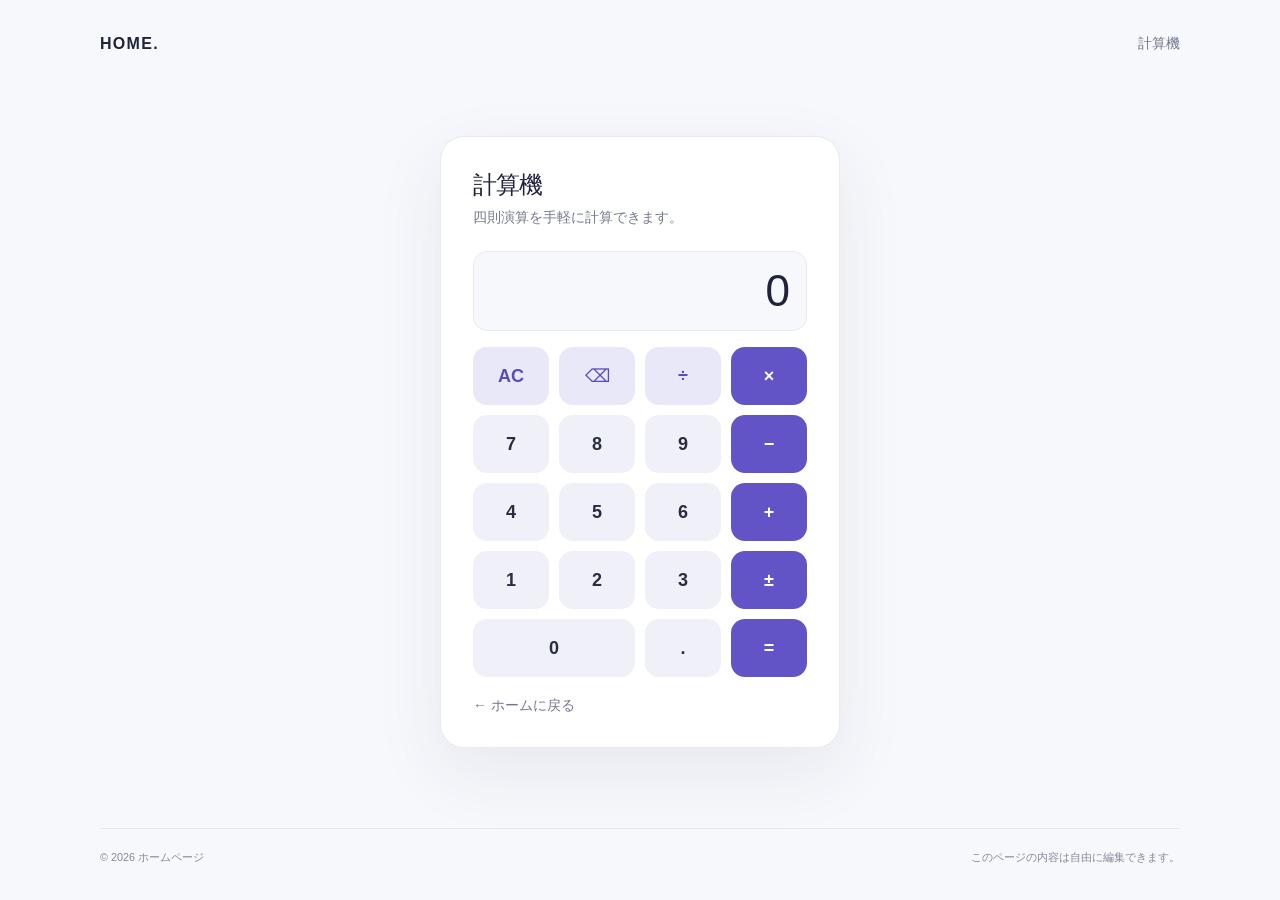
==== calc.html @ 11820076 "calc作成" ====
<!doctype html>
<html lang="ja">
  <head>
    <meta charset="utf-8">
    <meta name="viewport" content="width=device-width, initial-scale=1">
    <meta name="theme-color" content="#f7f8fc">
    <meta name="description" content="四則演算ができるシンプルな計算機です。">
    <title>計算機 | ホームページ</title>
    <style>
      :root {
        color-scheme: light;
        font-family: "Noto Sans JP", "Hiragino Kaku Gothic ProN", Meiryo, sans-serif;
        color: #20243a;
        background: #f7f8fc;
        font-synthesis: none;
        text-rendering: optimizeLegibility;
        -webkit-font-smoothing: antialiased;
        -moz-osx-font-smoothing: grayscale;
      }

      * {
        box-sizing: border-box;
      }

      body {
        min-width: 320px;
        min-height: 100vh;
        margin: 0;
      }

      .site-header,
      main,
      .site-footer {
        width: min(100% - 48px, 1080px);
        margin-inline: auto;
      }

      .site-header {
        display: flex;
        align-items: center;
        justify-content: space-between;
        min-height: 88px;
      }

      .brand {
        color: #20243a;
        font-size: 1rem;
        font-weight: 800;
        letter-spacing: 0.08em;
        text-decoration: none;
      }

      .header-note,
      .back-link {
        color: #74798d;
        font-size: 0.875rem;
      }

      main {
        display: grid;
        min-height: calc(100svh - 160px);
        align-items: center;
        justify-items: center;
        padding-block: 32px 64px;
      }

      .calculator {
        width: min(100%, 400px);
        padding: 32px;
        border: 1px solid #e9eaf2;
        border-radius: 24px;
        background: #fff;
        box-shadow: 0 24px 70px rgb(40 46 90 / 8%);
      }

      .calculator-heading {
        margin: 0 0 8px;
        font-size: 1.5rem;
        letter-spacing: -0.04em;
      }

      .calculator-description {
        margin: 0 0 24px;
        color: #74798d;
        font-size: 0.875rem;
      }

      .display {
        width: 100%;
        min-height: 76px;
        margin-bottom: 16px;
        padding: 14px 16px;
        overflow: hidden;
        border: 1px solid #e9eaf2;
        border-radius: 14px;
        background: #f7f8fc;
        color: #20243a;
        font: inherit;
        font-size: clamp(2rem, 9vw, 2.75rem);
        font-variant-numeric: tabular-nums;
        text-align: right;
        text-overflow: ellipsis;
      }

      .keypad {
        display: grid;
        grid-template-columns: repeat(4, minmax(0, 1fr));
        gap: 10px;
      }

      .key {
        min-height: 58px;
        border: 0;
        border-radius: 14px;
        background: #f0f1f8;
        color: #292d43;
        cursor: pointer;
        font: inherit;
        font-size: 1.125rem;
        font-weight: 700;
        transition: background-color 140ms ease, transform 140ms ease;
      }

      .key:hover {
        transform: translateY(-1px);
        background: #e6e7f2;
      }

      .key:active {
        transform: translateY(0);
      }

      .key:focus-visible,
      .brand:focus-visible,
      .back-link:focus-visible {
        outline: 3px solid #a59bf5;
        outline-offset: 3px;
      }

      .key-utility {
        background: #e9e8f8;
        color: #5a4dbb;
      }

      .key-operator,
      .key-equals {
        background: #6254c7;
        color: #fff;
      }

      .key-operator:hover,
      .key-equals:hover {
        background: #5043b0;
      }

      .key-zero {
        grid-column: span 2;
      }

      .back-link {
        display: inline-block;
        margin-top: 20px;
        text-decoration: none;
      }

      .back-link:hover {
        color: #5043b0;
        text-decoration: underline;
      }

      .site-footer {
        display: flex;
        justify-content: space-between;
        padding-block: 20px 28px;
        border-top: 1px solid #e7e8ef;
        color: #85899a;
        font-size: 0.8125rem;
      }

      .site-footer p {
        margin: 0;
      }

      @media (max-width: 600px) {
        .site-header,
        main,
        .site-footer {
          width: min(100% - 32px, 1080px);
        }

        .site-header {
          min-height: 72px;
        }

        main {
          min-height: calc(100svh - 144px);
          padding-block: 24px 40px;
        }

        .calculator {
          padding: 24px;
          border-radius: 20px;
        }

        .site-footer {
          gap: 12px;
          flex-wrap: wrap;
        }
      }

      @media (prefers-reduced-motion: reduce) {
        *,
        *::before,
        *::after {
          transition-duration: 0.01ms !important;
        }
      }
    </style>
  </head>
  <body>
    <header class="site-header">
      <a class="brand" href="index.html" aria-label="ホーム">HOME<span aria-hidden="true">.</span></a>
      <span class="header-note">計算機</span>
    </header>
    <main>
      <section class="calculator" aria-labelledby="calculator-title">
        <h1 class="calculator-heading" id="calculator-title">計算機</h1>
        <p class="calculator-description">四則演算を手軽に計算できます。</p>
        <input class="display" id="display" type="text" value="0" aria-label="計算結果" readonly>
        <div class="keypad" aria-label="計算機のキー">
          <button class="key key-utility" type="button" data-action="clear" aria-label="クリア">AC</button>
          <button class="key key-utility" type="button" data-action="backspace" aria-label="一文字削除">⌫</button>
          <button class="key key-utility" type="button" data-action="operator" data-value="/" aria-label="割る">÷</button>
          <button class="key key-operator" type="button" data-action="operator" data-value="*" aria-label="掛ける">×</button>
          <button class="key" type="button" data-action="digit" data-value="7">7</button>
          <button class="key" type="button" data-action="digit" data-value="8">8</button>
          <button class="key" type="button" data-action="digit" data-value="9">9</button>
          <button class="key key-operator" type="button" data-action="operator" data-value="-" aria-label="引く">−</button>
          <button class="key" type="button" data-action="digit" data-value="4">4</button>
          <button class="key" type="button" data-action="digit" data-value="5">5</button>
          <button class="key" type="button" data-action="digit" data-value="6">6</button>
          <button class="key key-operator" type="button" data-action="operator" data-value="+" aria-label="足す">+</button>
          <button class="key" type="button" data-action="digit" data-value="1">1</button>
          <button class="key" type="button" data-action="digit" data-value="2">2</button>
          <button class="key" type="button" data-action="digit" data-value="3">3</button>
          <button class="key key-operator" type="button" data-action="sign" aria-label="正負を切り替え">±</button>
          <button class="key key-zero" type="button" data-action="digit" data-value="0">0</button>
          <button class="key" type="button" data-action="decimal" aria-label="小数点">.</button>
          <button class="key key-equals" type="button" data-action="equals" aria-label="イコール">=</button>
        </div>
        <a class="back-link" href="index.html">← ホームに戻る</a>
      </section>
    </main>
    <footer class="site-footer">
      <p><small>&copy; 2026 ホームページ</small></p>
      <p><small>このページの内容は自由に編集できます。</small></p>
    </footer>
    <script>
      const display = document.querySelector("#display");
      const keypad = document.querySelector(".keypad");
      let currentInput = "0";
      let storedValue = null;
      let pendingOperator = null;
      let shouldStartNewInput = false;

      function render() {
        display.value = currentInput;
      }

      function clear() {
        currentInput = "0";
        storedValue = null;
        pendingOperator = null;
        shouldStartNewInput = false;
        render();
      }

      function enterDigit(digit) {
        if (shouldStartNewInput || currentInput === "エラー") {
          currentInput = digit;
          shouldStartNewInput = false;
        } else if (currentInput === "0") {
          currentInput = digit;
        } else if (currentInput.replace("-", "").length < 15) {
          currentInput += digit;
        }
        render();
      }

      function enterDecimal() {
        if (shouldStartNewInput || currentInput === "エラー") {
          currentInput = "0.";
          shouldStartNewInput = false;
        } else if (!currentInput.includes(".")) {
          currentInput += ".";
        }
        render();
      }

      function calculate(left, right, operator) {
        switch (operator) {
          case "+": return left + right;
          case "-": return left - right;
          case "*": return left * right;
          case "/": return right === 0 ? null : left / right;
          default: return right;
        }
      }

      function formatResult(value) {
        if (!Number.isFinite(value)) {
          return null;
        }
        return String(Number(value.toPrecision(12)));
      }

      function chooseOperator(operator) {
        if (currentInput === "エラー") return;
        const value = Number(currentInput);
        if (pendingOperator && !shouldStartNewInput) {
          const result = calculate(storedValue, value, pendingOperator);
          const formatted = result === null ? null : formatResult(result);
          if (formatted === null) {
            currentInput = "エラー";
            storedValue = null;
            pendingOperator = null;
            shouldStartNewInput = true;
            render();
            return;
          }
          currentInput = formatted;
        }
        storedValue = Number(currentInput);
        pendingOperator = operator;
        shouldStartNewInput = true;
        render();
      }

      function equals() {
        if (!pendingOperator || storedValue === null || shouldStartNewInput || currentInput === "エラー") {
          return;
        }
        const result = calculate(storedValue, Number(currentInput), pendingOperator);
        const formatted = result === null ? null : formatResult(result);
        currentInput = formatted === null ? "エラー" : formatted;
        storedValue = null;
        pendingOperator = null;
        shouldStartNewInput = true;
        render();
      }

      function handleAction(action, value) {
        if (action === "digit") enterDigit(value);
        if (action === "decimal") enterDecimal();
        if (action === "operator") chooseOperator(value);
        if (action === "equals") equals();
        if (action === "clear") clear();
        if (action === "backspace") {
          if (shouldStartNewInput || currentInput === "エラー") {
            currentInput = "0";
            shouldStartNewInput = false;
          } else {
            currentInput = currentInput.length > 1 ? currentInput.slice(0, -1) : "0";
            if (currentInput === "-") currentInput = "0";
          }
          render();
        }
        if (action === "sign" && currentInput !== "0" && currentInput !== "エラー") {
          currentInput = currentInput.startsWith("-") ? currentInput.slice(1) : `-${currentInput}`;
          render();
        }
      }

      keypad.addEventListener("click", (event) => {
        const button = event.target.closest("button");
        if (!button) return;
        handleAction(button.dataset.action, button.dataset.value);
      });

      document.addEventListener("keydown", (event) => {
        if (/^\d$/.test(event.key)) handleAction("digit", event.key);
        else if (event.key === ".") handleAction("decimal");
        else if (["+", "-", "*", "/"].includes(event.key)) handleAction("operator", event.key);
        else if (event.key === "Enter" || event.key === "=") handleAction("equals");
        else if (event.key === "Backspace") handleAction("backspace");
        else if (event.key === "Escape") handleAction("clear");
        else return;
        event.preventDefault();
      });
    </script>
  </body>
</html>
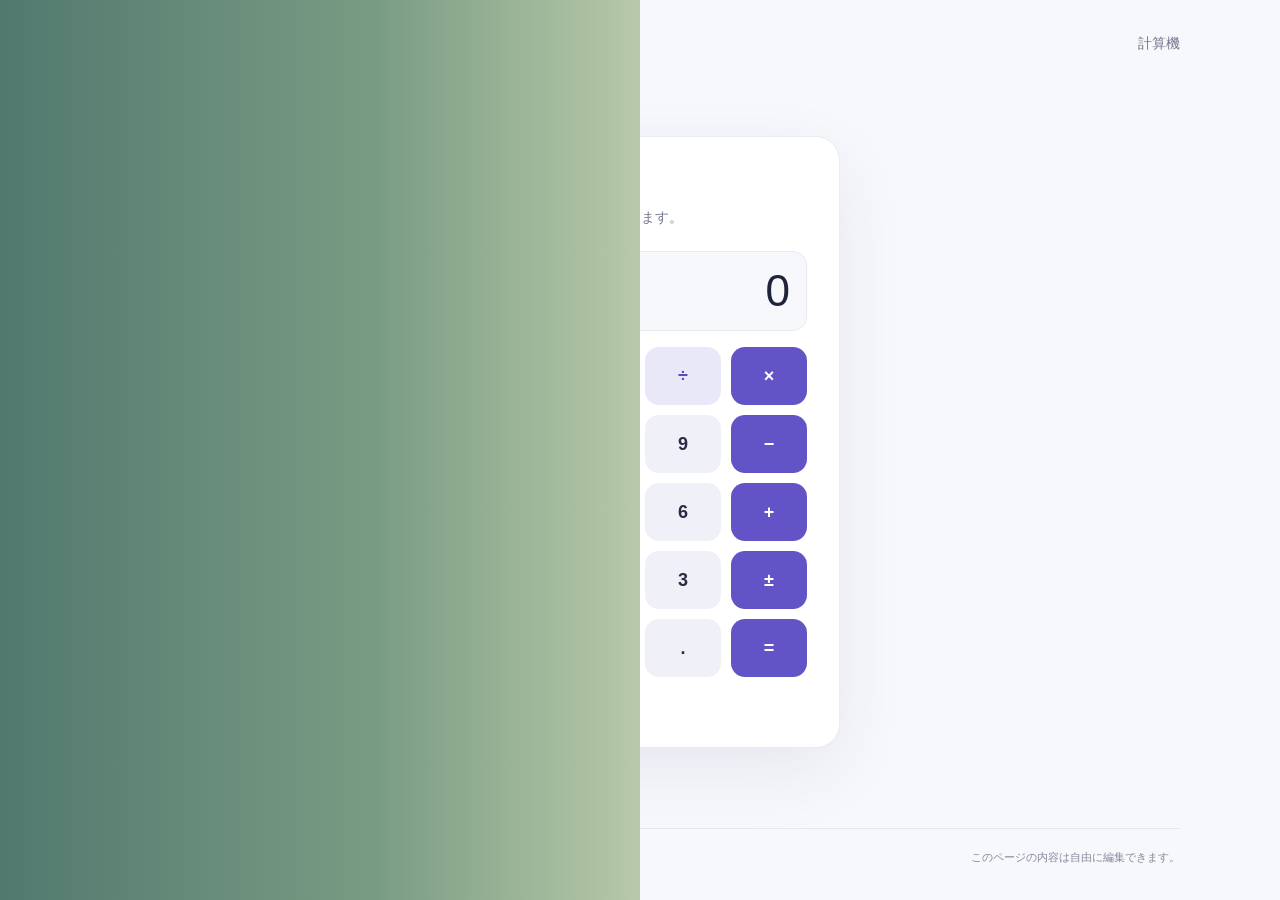
==== commit 00a8bc68: "ローディングカーテンにローディングマークを追加し、視覚的なフィードバックを向上" ====
--- a/calc.html
+++ b/calc.html
@@ -216,8 +216,14 @@
         }
       }
     </style>
+    <link rel="stylesheet" href="page-transition.css">
   </head>
   <body>
+    <div class="loading-curtain" aria-hidden="true">
+      <div class="loading-curtain-panel"></div>
+      <div class="loading-curtain-panel"></div>
+      <div class="loading-mark"></div>
+    </div>
     <header class="site-header">
       <a class="brand" href="index.html" aria-label="ホーム">HOME<span aria-hidden="true">.</span></a>
       <span class="header-note">計算機</span>
@@ -255,6 +261,7 @@
       <p><small>&copy; 2026 ホームページ</small></p>
       <p><small>このページの内容は自由に編集できます。</small></p>
     </footer>
+    <script src="page-transition.js"></script>
     <script>
       const display = document.querySelector("#display");
       const keypad = document.querySelector(".keypad");
--- a/page-transition.css
+++ b/page-transition.css
@@ -0,0 +1,111 @@
+.loading-curtain {
+  position: fixed;
+  z-index: 1000;
+  display: grid;
+  grid-template-columns: 1fr 1fr;
+  width: 100%;
+  height: 100%;
+  inset: 0;
+  pointer-events: none;
+}
+
+.loading-curtain-panel {
+  background: linear-gradient(90deg, #52796f 0%, #789b83 58%, #b7c9a8 100%);
+  animation: curtain-open 1.35s cubic-bezier(0.76, 0, 0.24, 1) 1.65s forwards;
+}
+
+.loading-curtain-panel:last-child {
+  background: linear-gradient(270deg, #52796f 0%, #789b83 58%, #b7c9a8 100%);
+  animation-name: curtain-open-right;
+}
+
+.loading-mark {
+  position: absolute;
+  top: 50%;
+  left: 50%;
+  width: 76px;
+  aspect-ratio: 1;
+  border-radius: 50%;
+  background: conic-gradient(
+    #ef476f 0deg 51.43deg,
+    #f78c3a 51.43deg 102.86deg,
+    #ffd166 102.86deg 154.29deg,
+    #06d6a0 154.29deg 205.72deg,
+    #118ab2 205.72deg 257.15deg,
+    #5e60ce 257.15deg 308.58deg,
+    #b5179e 308.58deg 360deg
+  );
+  clip-path: polygon(50% 0, 89% 19%, 99% 61%, 72% 96%, 28% 96%, 1% 61%, 11% 19%);
+  transform: translate(-50%, -50%);
+  animation: loading-spin 900ms linear infinite, loading-mark-hide 200ms ease 1.45s forwards;
+}
+
+.loading-mark::after {
+  position: absolute;
+  width: 14px;
+  aspect-ratio: 1;
+  border-radius: 50%;
+  background: #f7f8f2;
+  content: "";
+  inset: 0;
+  margin: auto;
+}
+
+.loading-curtain.is-leaving .loading-curtain-panel {
+  animation: curtain-close 700ms cubic-bezier(0.76, 0, 0.24, 1) forwards;
+}
+
+.loading-curtain.is-leaving .loading-curtain-panel:last-child {
+  animation-name: curtain-close-right;
+}
+
+@keyframes curtain-open {
+  to {
+    transform: translateX(-100%);
+  }
+}
+
+@keyframes curtain-open-right {
+  to {
+    transform: translateX(100%);
+  }
+}
+
+@keyframes loading-spin {
+  to {
+    rotate: 1turn;
+  }
+}
+
+@keyframes loading-mark-hide {
+  to {
+    opacity: 0;
+    visibility: hidden;
+  }
+}
+
+@keyframes curtain-close {
+  from {
+    transform: translateX(-100%);
+  }
+
+  to {
+    transform: translateX(0);
+  }
+}
+
+@keyframes curtain-close-right {
+  from {
+    transform: translateX(100%);
+  }
+
+  to {
+    transform: translateX(0);
+  }
+}
+
+@media (prefers-reduced-motion: reduce) {
+  .loading-curtain {
+    display: none;
+  }
+}
